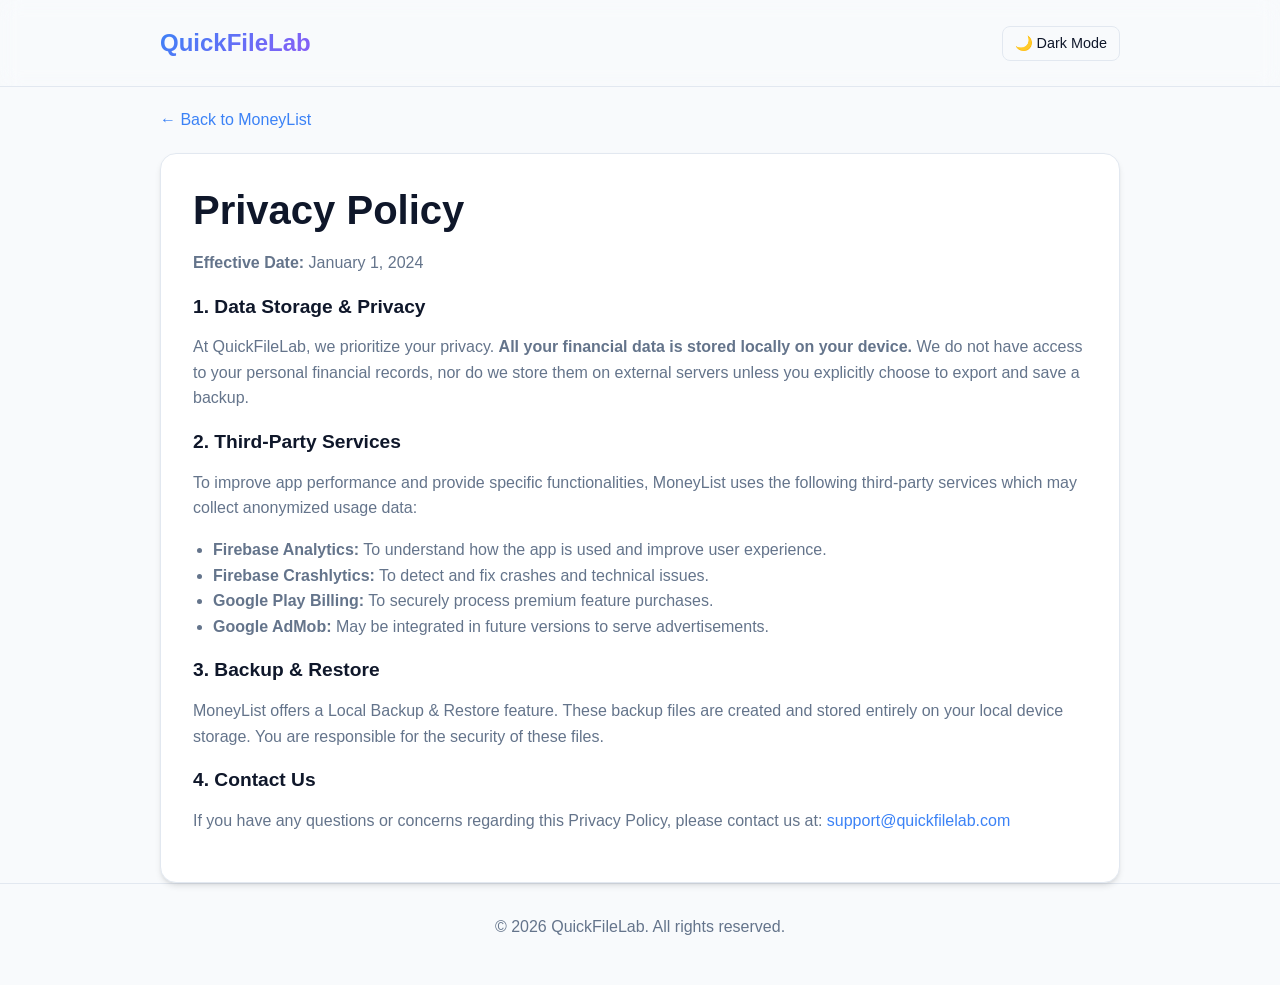
==== moneylist/privacy.html @ b00e075a "Add files via upload" ====
<!DOCTYPE html>
<html lang="en">
<head>
    <meta charset="UTF-8">
    <meta name="viewport" content="width=device-width, initial-scale=1.0">
    <title>Privacy Policy - MoneyList | QuickFileLab</title>
    <link rel="stylesheet" href="../css/styles.css">
    <script>
        const savedTheme = localStorage.getItem('theme');
        if (savedTheme) { document.documentElement.setAttribute('data-theme', savedTheme); }
    </script>
    <script src="../script/main.js" defer></script>
</head>
<body>
    <header>
        <div class="container header-content">
            <a href="../index.html" class="logo">QuickFileLab</a>
            <button id="theme-toggle" class="theme-toggle">🌙 Dark Mode</button>
        </div>
    </header>

    <main class="container fade-in">
        <a href="index.html" style="display: inline-block; margin-bottom: 20px;">&larr; Back to MoneyList</a>
        <div class="card">
            <h1>Privacy Policy</h1>
            <p><strong>Effective Date:</strong> January 1, 2024</p>
            
            <h3>1. Data Storage & Privacy</h3>
            <p>At QuickFileLab, we prioritize your privacy. <strong>All your financial data is stored locally on your device.</strong> We do not have access to your personal financial records, nor do we store them on external servers unless you explicitly choose to export and save a backup.</p>

            <h3>2. Third-Party Services</h3>
            <p>To improve app performance and provide specific functionalities, MoneyList uses the following third-party services which may collect anonymized usage data:</p>
            <ul style="margin-left: 20px; margin-bottom: 16px; color: var(--text-muted);">
                <li><strong>Firebase Analytics:</strong> To understand how the app is used and improve user experience.</li>
                <li><strong>Firebase Crashlytics:</strong> To detect and fix crashes and technical issues.</li>
                <li><strong>Google Play Billing:</strong> To securely process premium feature purchases.</li>
                <li><strong>Google AdMob:</strong> May be integrated in future versions to serve advertisements.</li>
            </ul>

            <h3>3. Backup & Restore</h3>
            <p>MoneyList offers a Local Backup & Restore feature. These backup files are created and stored entirely on your local device storage. You are responsible for the security of these files.</p>

            <h3>4. Contact Us</h3>
            <p>If you have any questions or concerns regarding this Privacy Policy, please contact us at: <a href="mailto:support@quickfilelab.com">support@quickfilelab.com</a></p>
        </div>
    </main>

    <footer>
        <div class="container">
            <p>&copy; <script>document.write(new Date().getFullYear())</script> QuickFileLab. All rights reserved.</p>
        </div>
    </footer>
</body>
</html>
---- css/styles.css ----
/* css/styles.css */
:root {
    --bg-color: #f8fafc;
    --text-main: #0f172a;
    --text-muted: #64748b;
    --card-bg: #ffffff;
    --border-color: #e2e8f0;
    --primary: #3b82f6;
    --primary-hover: #2563eb;
    --gradient: linear-gradient(135deg, #3b82f6, #8b5cf6);
    --shadow: 0 4px 6px -1px rgba(0, 0, 0, 0.1), 0 2px 4px -1px rgba(0, 0, 0, 0.06);
    --shadow-hover: 0 10px 15px -3px rgba(0, 0, 0, 0.1), 0 4px 6px -2px rgba(0, 0, 0, 0.05);
    --radius: 16px;
    --transition: all 0.3s ease;
}

[data-theme="dark"] {
    --bg-color: #0f172a;
    --text-main: #f8fafc;
    --text-muted: #94a3b8;
    --card-bg: #1e293b;
    --border-color: #334155;
    --shadow: 0 4px 6px -1px rgba(0, 0, 0, 0.3);
    --shadow-hover: 0 10px 15px -3px rgba(0, 0, 0, 0.4);
}

* {
    box-sizing: border-box;
    margin: 0;
    padding: 0;
}

body {
    font-family: -apple-system, BlinkMacSystemFont, "Segoe UI", Roboto, Helvetica, Arial, sans-serif;
    background-color: var(--bg-color);
    color: var(--text-main);
    line-height: 1.6;
    display: flex;
    flex-direction: column;
    min-height: 100vh;
    transition: background-color 0.3s ease, color 0.3s ease;
}

a {
    color: var(--primary);
    text-decoration: none;
    transition: var(--transition);
}

a:hover {
    color: var(--primary-hover);
}

/* --- APP ICON FIX --- */
.app-icon {
    flex-shrink: 0 !important; 
    width: 140px !important;
    height: 140px !important;
    background: transparent !important; /* Removes the blue gradient */
    border-radius: 24px;
    box-shadow: var(--shadow);
    overflow: hidden; /* Clips the image perfectly to the rounded corners */
    display: block !important; 
    padding: 0 !important;
}

.app-icon img,
img.app-icon {
    width: 100% !important;
    height: 100% !important;
    object-fit: cover !important; /* Forces the image to fill every pixel */
    display: block;
    margin: 0;
    padding: 0;
    border: none;
}

/* Layout */
.container {
    width: 100%;
    max-width: 1000px;
    margin: 0 auto;
    padding: 0 20px;
}

header {
    padding: 24px 0;
    border-bottom: 1px solid var(--border-color);
    backdrop-filter: blur(10px);
    position: sticky;
    top: 0;
    z-index: 100;
}

.header-content {
    display: flex;
    justify-content: space-between;
    align-items: center;
}

.logo {
    font-size: 1.5rem;
    font-weight: 700;
    background: var(--gradient);
    -webkit-background-clip: text;
    -webkit-text-fill-color: transparent;
}

/* Centers the app icon perfectly inside the application cards */
.card .app-icon {
    margin: 0 auto 16px auto !important;
}

/* --- EXTRA SPACING BELOW NAVBAR --- */
main {
    padding-top: 20px !important; /* Pushes everything down globally */
}

/* Specific spacing for the MoneyList app header to make it look perfect */
.app-hero {
    margin-top: 20px; 
}

footer {
    text-align: center;
    padding: 30px 0;
    border-top: 1px solid var(--border-color);
    color: var(--text-muted);
    font-size: 1rem;
}

.footer-links {
    margin-top: 20px;
    display: flex;
    justify-content: center;
    gap: 20px;
}

/* Typography & Utilities */
h1 { font-size: 2.5rem; margin-bottom: 16px; line-height: 1.2; }
h2 { font-size: 1.8rem; margin-bottom: 24px; }
h3 { font-size: 1.2rem; margin-bottom: 12px; }
p { margin-bottom: 16px; color: var(--text-muted); }
.text-center { text-align: center; }

/* Components */
.btn {
    display: inline-block;
    padding: 12px 24px;
    border-radius: 8px;
    font-weight: 600;
    cursor: pointer;
    border: none;
    transition: var(--transition);
    text-align: center;
}

.btn-primary {
    background: var(--gradient);
    color: white !important;
    box-shadow: var(--shadow);
}

.btn-primary:hover {
    transform: translateY(-2px);
    box-shadow: var(--shadow-hover);
    color: white;
}

.btn-outline {
    background: transparent;
    border: 1px solid var(--border-color);
    color: var(--text-main);
}

.btn-outline:hover {
    border-color: var(--primary);
    color: var(--primary);
}

.card {
    background: var(--card-bg);
    border-radius: var(--radius);
    padding: 32px;
    box-shadow: var(--shadow);
    border: 1px solid var(--border-color);
    transition: var(--transition);
}

.card:hover {
    box-shadow: var(--shadow-hover);
    transform: translateY(-4px);
}

/* Feature Grid */
.grid {
    display: grid;
    grid-template-columns: repeat(auto-fit, minmax(250px, 1fr));
    gap: 24px;
    margin-top: 40px;
}

/* Theme Toggle */
.theme-toggle {
    background: transparent;
    border: 1px solid var(--border-color);
    color: var(--text-main);
    padding: 8px 12px;
    border-radius: 8px;
    cursor: pointer;
    font-size: 0.9rem;
    transition: var(--transition);
}
.theme-toggle:hover {
    background: var(--card-bg);
}

/* App Hero Section */
.app-hero {
    display: flex;
    align-items: center;
    gap: 40px;
    margin-bottom: 60px;
}
.app-icon {
    width: 120px;
    height: 120px;
    background: var(--gradient);
    border-radius: 24px;
    display: flex;
    align-items: center;
    justify-content: center;
    color: white;
    font-size: 3rem;
    font-weight: bold;
    box-shadow: var(--shadow);
}
.app-info { flex: 1; }
.store-button {
    display: inline-block;
    background: var(--text-main);
    color: var(--bg-color) !important;
    padding: 12px 24px;
    border-radius: 8px;
    font-weight: 600;
    margin-top: 10px;
    transition: var(--transition);
}
.store-button:hover { opacity: 0.9; transform: translateY(-2px); }

/* FAQ Accordion */
details {
    background: var(--card-bg);
    border: 1px solid var(--border-color);
    border-radius: 8px;
    margin-bottom: 12px;
    padding: 16px;
}
summary {
    font-weight: 600;
    cursor: pointer;
    list-style: none;
    color: var(--text-main);
}
summary::-webkit-details-marker { display: none; }
details p { margin-top: 12px; margin-bottom: 0; }

/* Animations */
.fade-in {
    animation: fadeIn 0.6s ease forwards;
    opacity: 0;
    transform: translateY(10px);
}
@keyframes fadeIn {
    to { opacity: 1; transform: translateY(0); }
}

/* Responsive */
@media (max-width: 768px) {
    .app-hero { flex-direction: column; text-align: center; gap: 20px; }
    .grid { grid-template-columns: 1fr; }
    h1 { font-size: 2rem; }
}
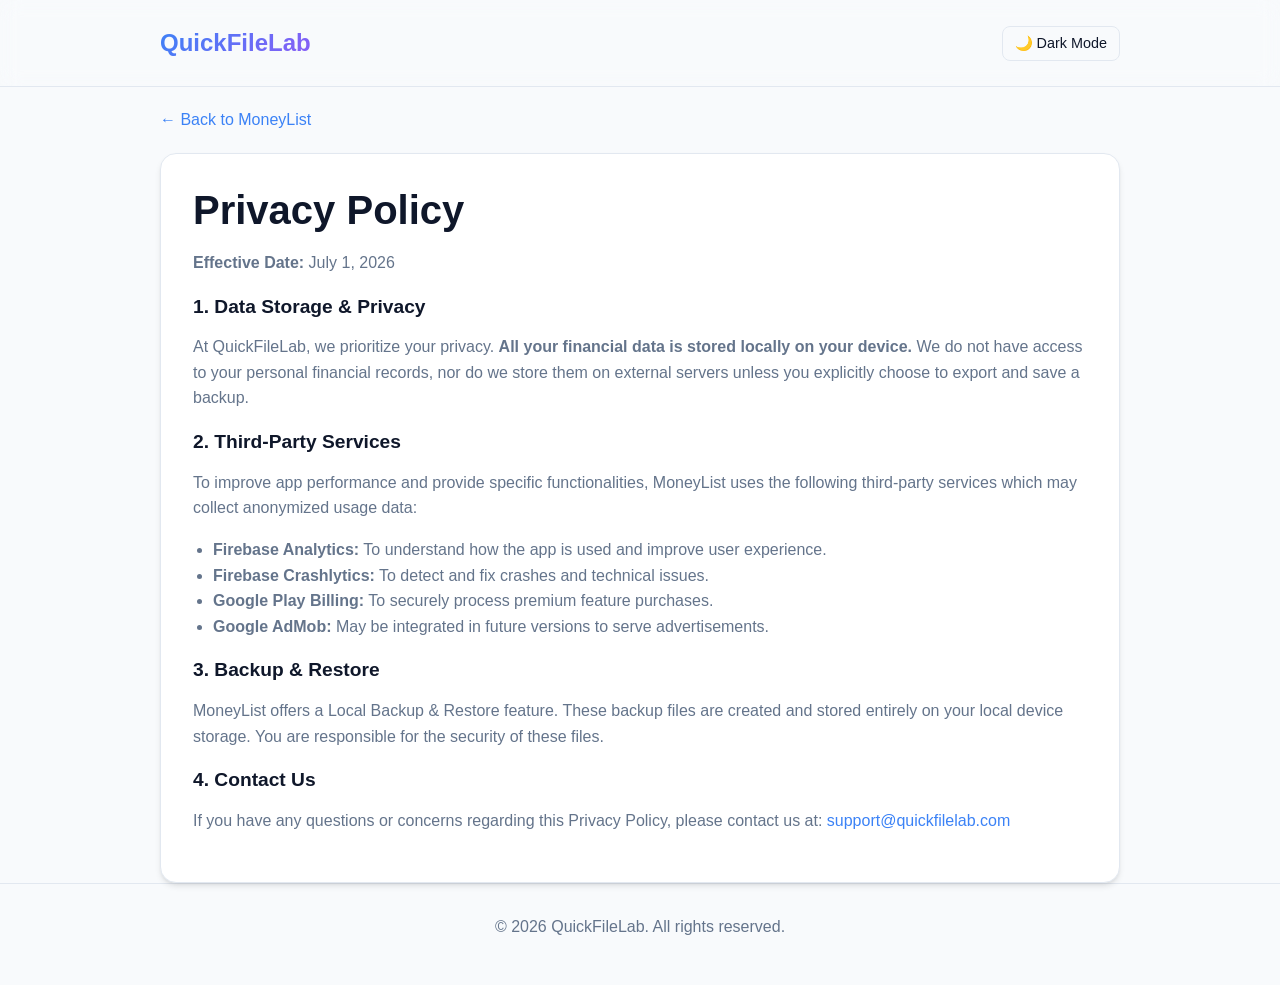
==== commit 2158302f: "Update privacy.html" ====
--- a/moneylist/privacy.html
+++ b/moneylist/privacy.html
@@ -23,7 +23,7 @@
         <a href="index.html" style="display: inline-block; margin-bottom: 20px;">&larr; Back to MoneyList</a>
         <div class="card">
             <h1>Privacy Policy</h1>
-            <p><strong>Effective Date:</strong> January 1, 2024</p>
+            <p><strong>Effective Date:</strong> July 1, 2026</p>
             
             <h3>1. Data Storage & Privacy</h3>
             <p>At QuickFileLab, we prioritize your privacy. <strong>All your financial data is stored locally on your device.</strong> We do not have access to your personal financial records, nor do we store them on external servers unless you explicitly choose to export and save a backup.</p>
@@ -51,4 +51,4 @@
         </div>
     </footer>
 </body>
-</html>+</html>
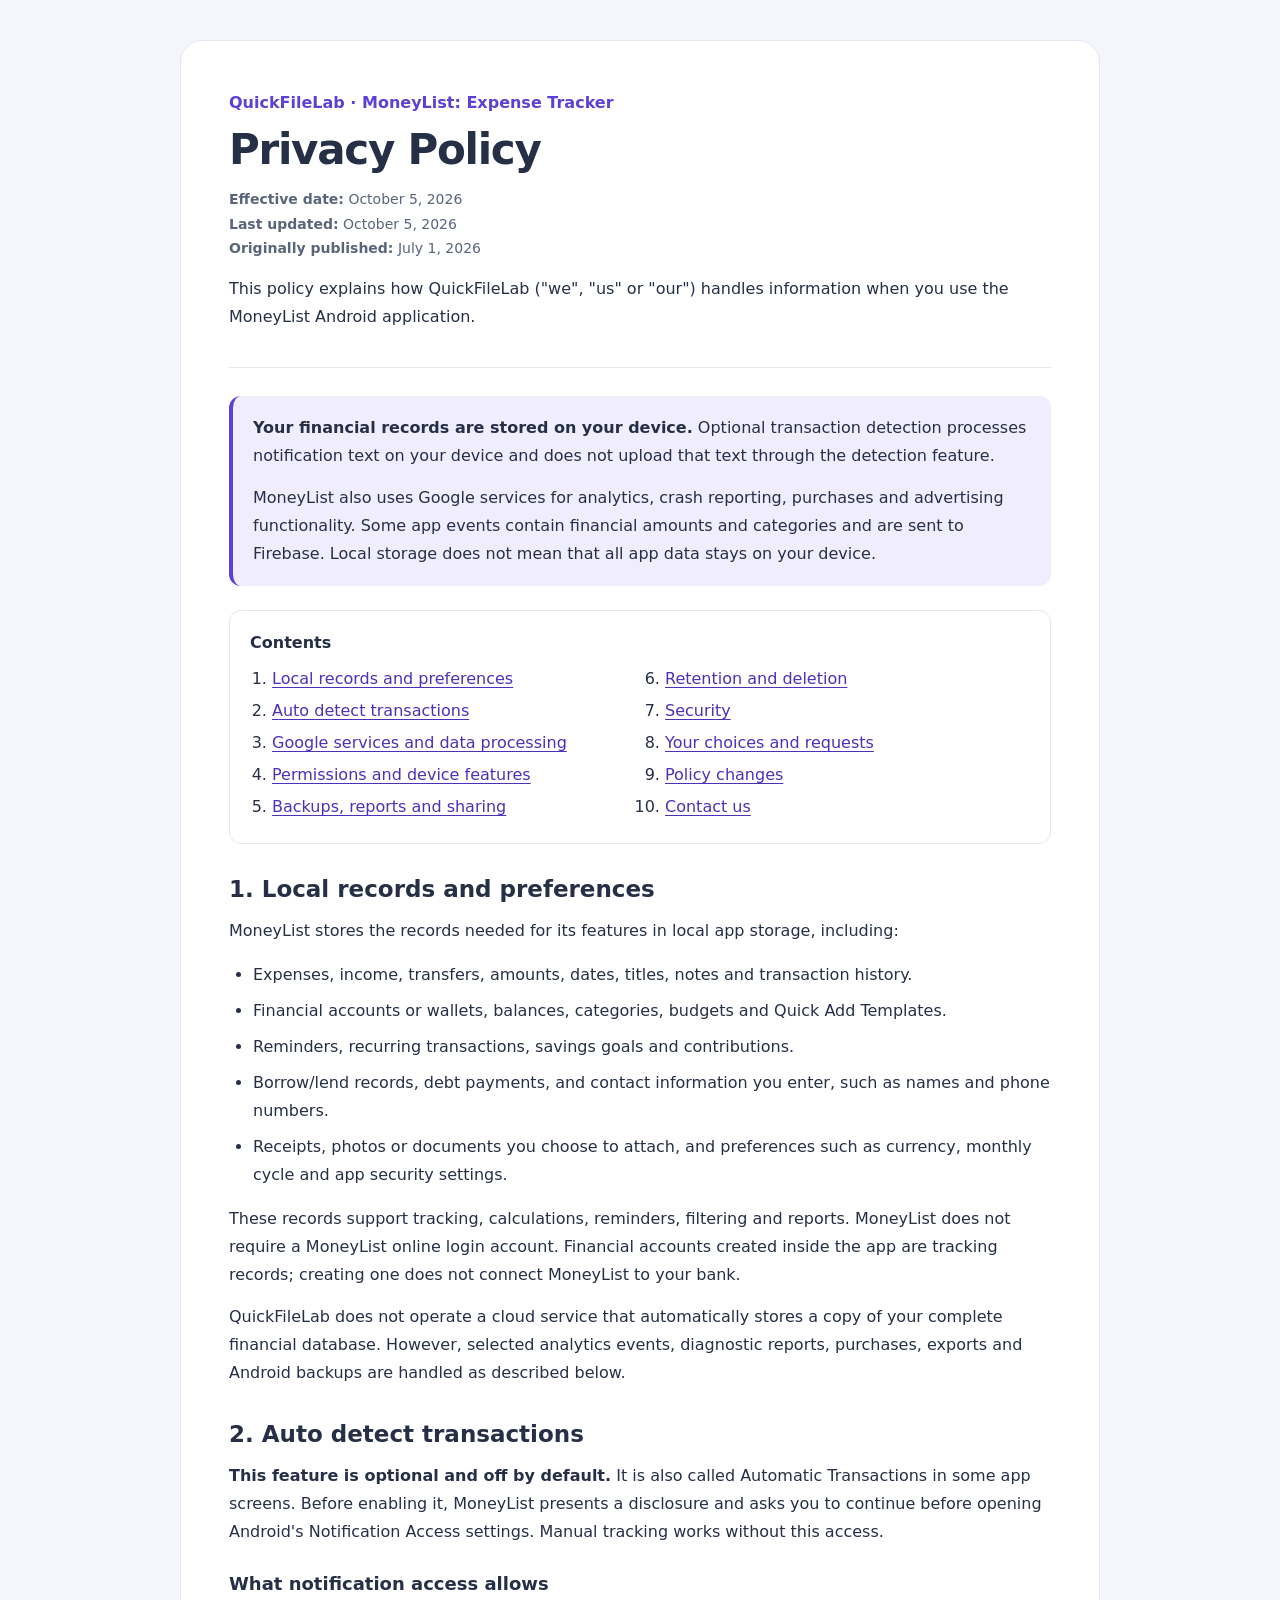
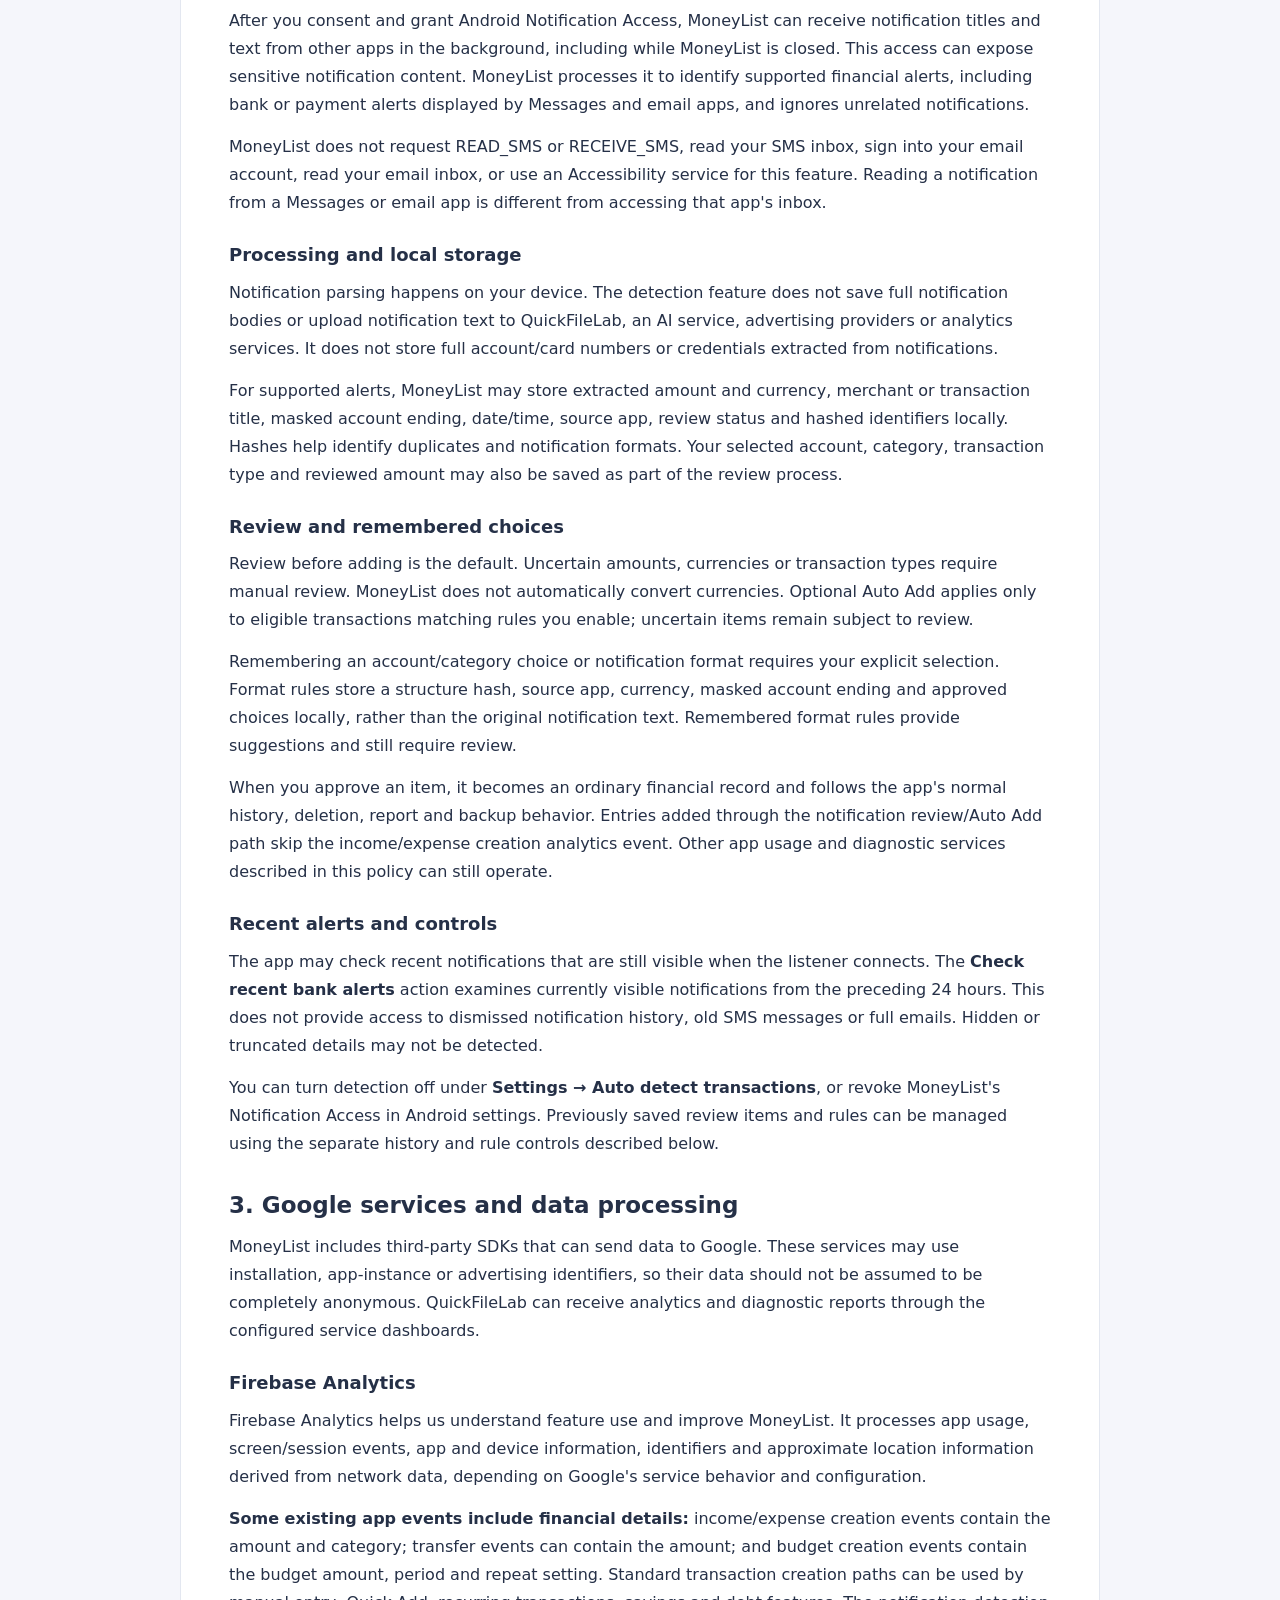
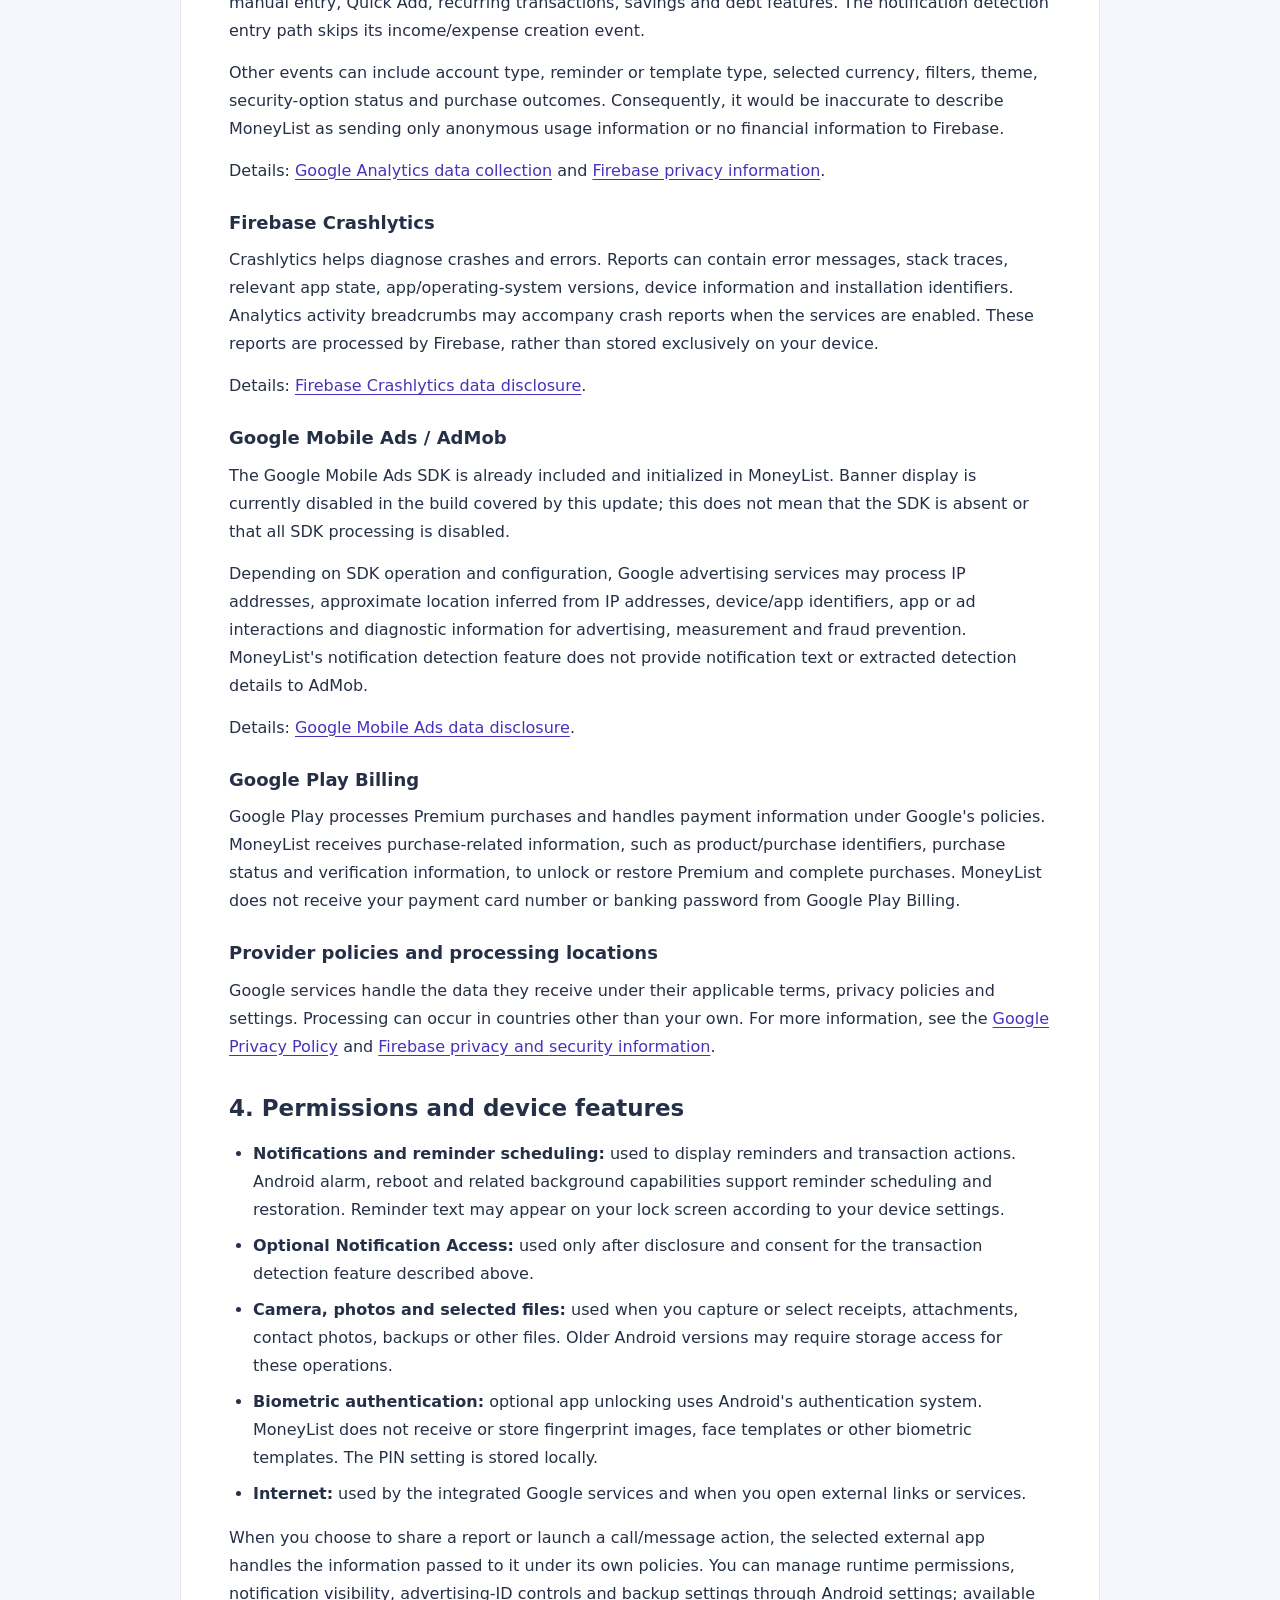
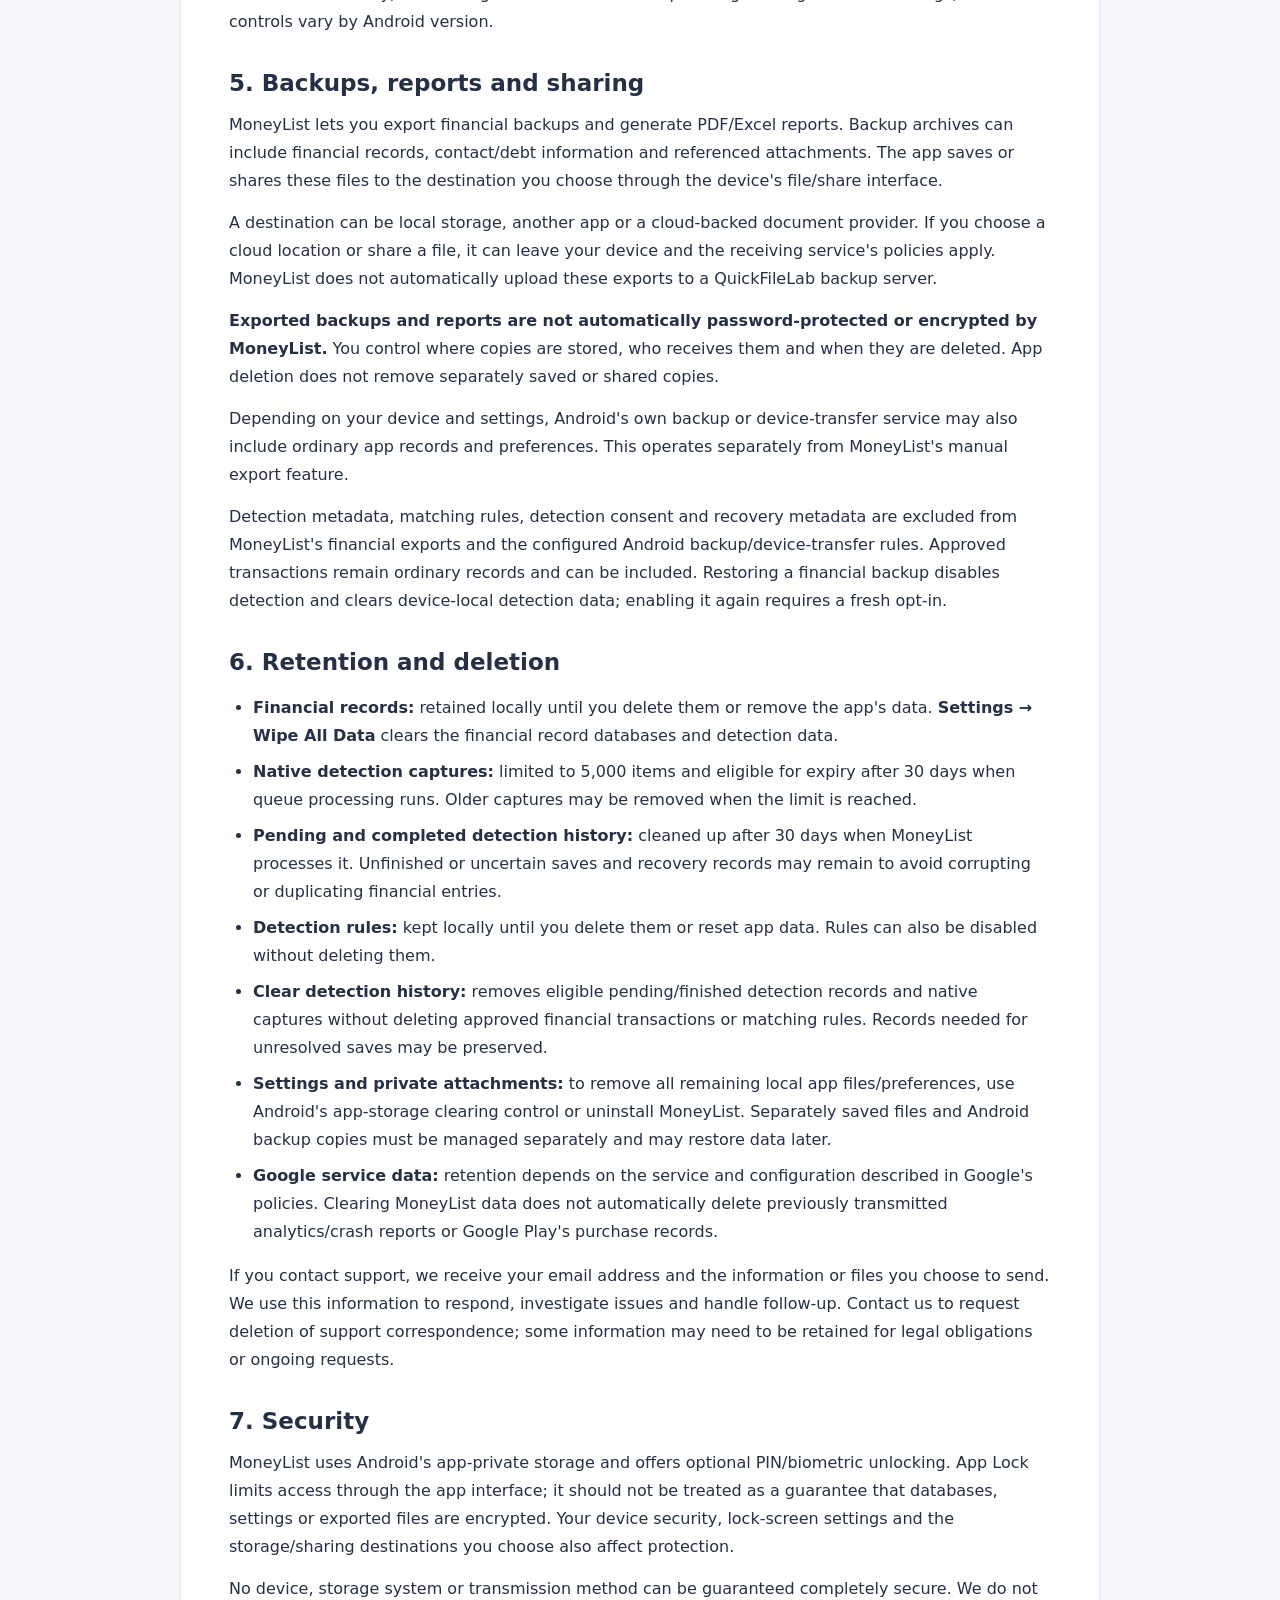
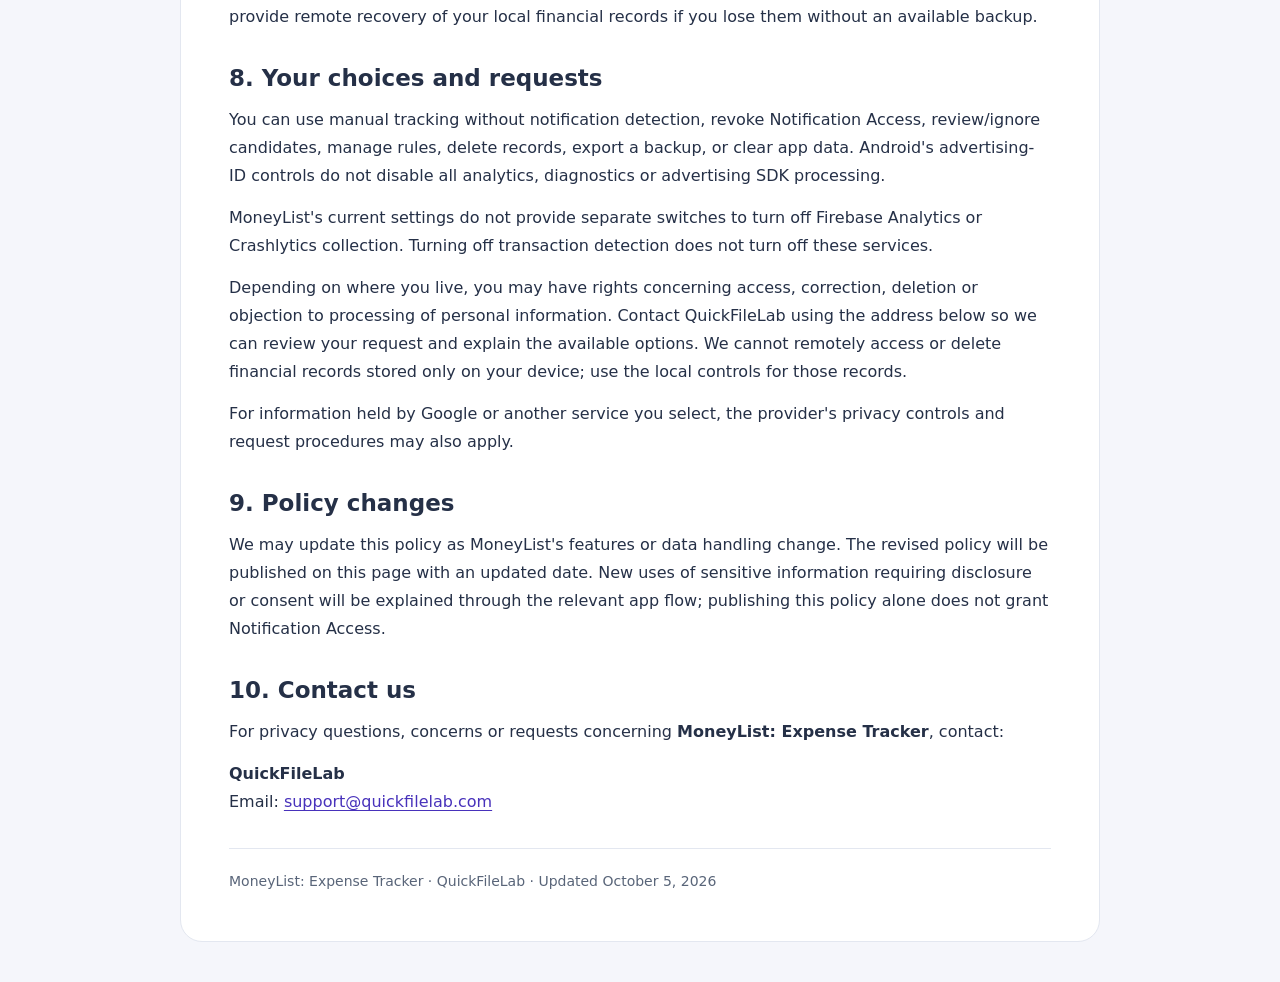
==== commit b077eb68: "Update privacy.html" ====
--- a/moneylist/privacy.html
+++ b/moneylist/privacy.html
@@ -1,54 +1,197 @@
 <!DOCTYPE html>
 <html lang="en">
 <head>
-    <meta charset="UTF-8">
-    <meta name="viewport" content="width=device-width, initial-scale=1.0">
-    <title>Privacy Policy - MoneyList | QuickFileLab</title>
-    <link rel="stylesheet" href="../css/styles.css">
-    <script>
-        const savedTheme = localStorage.getItem('theme');
-        if (savedTheme) { document.documentElement.setAttribute('data-theme', savedTheme); }
-    </script>
-    <script src="../script/main.js" defer></script>
+  <meta charset="utf-8">
+  <meta name="viewport" content="width=device-width, initial-scale=1">
+  <meta name="description" content="Privacy Policy for MoneyList: Expense Tracker by QuickFileLab, including local records, optional notification detection, backups and Google services.">
+  <meta name="theme-color" content="#5942d6">
+  <title>MoneyList Privacy Policy | QuickFileLab</title>
+  <style>
+    :root { color-scheme: light; --purple: #5942d6; --text: #253047; --muted: #596579; --border: #e3e7f0; }
+    * { box-sizing: border-box; }
+    html { scroll-padding-top: 24px; }
+    body { margin: 0; background: #f5f6fb; color: var(--text); font-family: system-ui, -apple-system, "Segoe UI", sans-serif; font-size: 16px; line-height: 1.75; }
+    .page { width: min(920px, calc(100% - 32px)); margin: 40px auto; padding: clamp(20px, 5vw, 48px); background: #fff; border: 1px solid var(--border); border-radius: 22px; }
+    header { border-bottom: 1px solid var(--border); padding-bottom: 22px; margin-bottom: 28px; }
+    .brand { color: var(--purple); font-weight: 700; margin: 0 0 4px; }
+    h1 { font-size: clamp(30px, 5vw, 42px); line-height: 1.2; margin: 8px 0 12px; letter-spacing: -.03em; }
+    h2 { font-size: 23px; line-height: 1.35; margin: 0 0 12px; }
+    h3 { font-size: 18px; margin: 22px 0 8px; }
+    p { margin: 0 0 14px; }
+    .dates, footer { color: var(--muted); font-size: 14px; }
+    .summary { background: #f0edff; border-left: 4px solid var(--purple); padding: 18px 20px; border-radius: 12px; margin: 24px 0; }
+    .summary p:last-child { margin-bottom: 0; }
+    nav { padding: 18px 20px; border: 1px solid var(--border); border-radius: 12px; margin-bottom: 30px; }
+    nav ol { margin: 8px 0 0; padding-left: 22px; columns: 2; column-gap: 28px; }
+    nav li { break-inside: avoid; margin-bottom: 4px; }
+    section { margin-bottom: 32px; }
+    ul, ol { padding-left: 24px; }
+    li { margin-bottom: 8px; }
+    a { color: #4832bb; text-underline-offset: 3px; overflow-wrap: anywhere; }
+    a:hover { color: #2d1d8c; }
+    a:focus-visible { outline: 3px solid #4a90e2; outline-offset: 4px; border-radius: 2px; }
+    .note { padding: 14px 18px; background: #edf6ff; border: 1px solid #cfe6fa; border-radius: 12px; }
+    footer { border-top: 1px solid var(--border); padding-top: 20px; }
+    @media (max-width: 600px) { .page { margin: 16px auto; border-radius: 16px; } nav ol { columns: 1; } }
+    @media print { body { background: #fff; } .page { width: 100%; margin: 0; padding: 0; border: 0; } nav { display: none; } a { color: inherit; } h2, h3 { break-after: avoid; } }
+  </style>
 </head>
 <body>
+  <main class="page">
     <header>
-        <div class="container header-content">
-            <a href="../index.html" class="logo">QuickFileLab</a>
-            <button id="theme-toggle" class="theme-toggle">🌙 Dark Mode</button>
-        </div>
+      <p class="brand">QuickFileLab &middot; MoneyList: Expense Tracker</p>
+      <h1>Privacy Policy</h1>
+      <p class="dates"><strong>Effective date:</strong> October 5, 2026<br>
+        <strong>Last updated:</strong> October 5, 2026<br>
+        <strong>Originally published:</strong> July 1, 2026</p>
+      <p>This policy explains how QuickFileLab ("we", "us" or "our") handles information when you use the MoneyList Android application.</p>
     </header>
 
-    <main class="container fade-in">
-        <a href="index.html" style="display: inline-block; margin-bottom: 20px;">&larr; Back to MoneyList</a>
-        <div class="card">
-            <h1>Privacy Policy</h1>
-            <p><strong>Effective Date:</strong> July 1, 2026</p>
-            
-            <h3>1. Data Storage & Privacy</h3>
-            <p>At QuickFileLab, we prioritize your privacy. <strong>All your financial data is stored locally on your device.</strong> We do not have access to your personal financial records, nor do we store them on external servers unless you explicitly choose to export and save a backup.</p>
+    <aside class="summary" aria-label="Privacy summary">
+      <p><strong>Your financial records are stored on your device.</strong> Optional transaction detection processes notification text on your device and does not upload that text through the detection feature.</p>
+      <p>MoneyList also uses Google services for analytics, crash reporting, purchases and advertising functionality. Some app events contain financial amounts and categories and are sent to Firebase. Local storage does not mean that all app data stays on your device.</p>
+    </aside>
 
-            <h3>2. Third-Party Services</h3>
-            <p>To improve app performance and provide specific functionalities, MoneyList uses the following third-party services which may collect anonymized usage data:</p>
-            <ul style="margin-left: 20px; margin-bottom: 16px; color: var(--text-muted);">
-                <li><strong>Firebase Analytics:</strong> To understand how the app is used and improve user experience.</li>
-                <li><strong>Firebase Crashlytics:</strong> To detect and fix crashes and technical issues.</li>
-                <li><strong>Google Play Billing:</strong> To securely process premium feature purchases.</li>
-                <li><strong>Google AdMob:</strong> May be integrated in future versions to serve advertisements.</li>
-            </ul>
+    <nav aria-label="Policy contents">
+      <strong>Contents</strong>
+      <ol>
+        <li><a href="#local-records">Local records and preferences</a></li>
+        <li><a href="#notification-detection">Auto detect transactions</a></li>
+        <li><a href="#google-services">Google services and data processing</a></li>
+        <li><a href="#permissions">Permissions and device features</a></li>
+        <li><a href="#backups">Backups, reports and sharing</a></li>
+        <li><a href="#retention">Retention and deletion</a></li>
+        <li><a href="#security">Security</a></li>
+        <li><a href="#choices">Your choices and requests</a></li>
+        <li><a href="#changes">Policy changes</a></li>
+        <li><a href="#contact">Contact us</a></li>
+      </ol>
+    </nav>
 
-            <h3>3. Backup & Restore</h3>
-            <p>MoneyList offers a Local Backup & Restore feature. These backup files are created and stored entirely on your local device storage. You are responsible for the security of these files.</p>
+    <section id="local-records">
+      <h2>1. Local records and preferences</h2>
+      <p>MoneyList stores the records needed for its features in local app storage, including:</p>
+      <ul>
+        <li>Expenses, income, transfers, amounts, dates, titles, notes and transaction history.</li>
+        <li>Financial accounts or wallets, balances, categories, budgets and Quick Add Templates.</li>
+        <li>Reminders, recurring transactions, savings goals and contributions.</li>
+        <li>Borrow/lend records, debt payments, and contact information you enter, such as names and phone numbers.</li>
+        <li>Receipts, photos or documents you choose to attach, and preferences such as currency, monthly cycle and app security settings.</li>
+      </ul>
+      <p>These records support tracking, calculations, reminders, filtering and reports. MoneyList does not require a MoneyList online login account. Financial accounts created inside the app are tracking records; creating one does not connect MoneyList to your bank.</p>
+      <p>QuickFileLab does not operate a cloud service that automatically stores a copy of your complete financial database. However, selected analytics events, diagnostic reports, purchases, exports and Android backups are handled as described below.</p>
+    </section>
 
-            <h3>4. Contact Us</h3>
-            <p>If you have any questions or concerns regarding this Privacy Policy, please contact us at: <a href="mailto:support@quickfilelab.com">support@quickfilelab.com</a></p>
-        </div>
-    </main>
+    <section id="notification-detection">
+      <h2>2. Auto detect transactions</h2>
+      <p><strong>This feature is optional and off by default.</strong> It is also called Automatic Transactions in some app screens. Before enabling it, MoneyList presents a disclosure and asks you to continue before opening Android's Notification Access settings. Manual tracking works without this access.</p>
 
-    <footer>
-        <div class="container">
-            <p>&copy; <script>document.write(new Date().getFullYear())</script> QuickFileLab. All rights reserved.</p>
-        </div>
-    </footer>
+      <h3>What notification access allows</h3>
+      <p>After you consent and grant Android Notification Access, MoneyList can receive notification titles and text from other apps in the background, including while MoneyList is closed. This access can expose sensitive notification content. MoneyList processes it to identify supported financial alerts, including bank or payment alerts displayed by Messages and email apps, and ignores unrelated notifications.</p>
+      <p>MoneyList does not request READ_SMS or RECEIVE_SMS, read your SMS inbox, sign into your email account, read your email inbox, or use an Accessibility service for this feature. Reading a notification from a Messages or email app is different from accessing that app's inbox.</p>
+
+      <h3>Processing and local storage</h3>
+      <p>Notification parsing happens on your device. The detection feature does not save full notification bodies or upload notification text to QuickFileLab, an AI service, advertising providers or analytics services. It does not store full account/card numbers or credentials extracted from notifications.</p>
+      <p>For supported alerts, MoneyList may store extracted amount and currency, merchant or transaction title, masked account ending, date/time, source app, review status and hashed identifiers locally. Hashes help identify duplicates and notification formats. Your selected account, category, transaction type and reviewed amount may also be saved as part of the review process.</p>
+
+      <h3>Review and remembered choices</h3>
+      <p>Review before adding is the default. Uncertain amounts, currencies or transaction types require manual review. MoneyList does not automatically convert currencies. Optional Auto Add applies only to eligible transactions matching rules you enable; uncertain items remain subject to review.</p>
+      <p>Remembering an account/category choice or notification format requires your explicit selection. Format rules store a structure hash, source app, currency, masked account ending and approved choices locally, rather than the original notification text. Remembered format rules provide suggestions and still require review.</p>
+      <p>When you approve an item, it becomes an ordinary financial record and follows the app's normal history, deletion, report and backup behavior. Entries added through the notification review/Auto Add path skip the income/expense creation analytics event. Other app usage and diagnostic services described in this policy can still operate.</p>
+
+      <h3>Recent alerts and controls</h3>
+      <p>The app may check recent notifications that are still visible when the listener connects. The <strong>Check recent bank alerts</strong> action examines currently visible notifications from the preceding 24 hours. This does not provide access to dismissed notification history, old SMS messages or full emails. Hidden or truncated details may not be detected.</p>
+      <p>You can turn detection off under <strong>Settings &rarr; Auto detect transactions</strong>, or revoke MoneyList's Notification Access in Android settings. Previously saved review items and rules can be managed using the separate history and rule controls described below.</p>
+    </section>
+
+    <section id="google-services">
+      <h2>3. Google services and data processing</h2>
+      <p>MoneyList includes third-party SDKs that can send data to Google. These services may use installation, app-instance or advertising identifiers, so their data should not be assumed to be completely anonymous. QuickFileLab can receive analytics and diagnostic reports through the configured service dashboards.</p>
+
+      <h3>Firebase Analytics</h3>
+      <p>Firebase Analytics helps us understand feature use and improve MoneyList. It processes app usage, screen/session events, app and device information, identifiers and approximate location information derived from network data, depending on Google's service behavior and configuration.</p>
+      <p><strong>Some existing app events include financial details:</strong> income/expense creation events contain the amount and category; transfer events can contain the amount; and budget creation events contain the budget amount, period and repeat setting. Standard transaction creation paths can be used by manual entry, Quick Add, recurring transactions, savings and debt features. The notification detection entry path skips its income/expense creation event.</p>
+      <p>Other events can include account type, reminder or template type, selected currency, filters, theme, security-option status and purchase outcomes. Consequently, it would be inaccurate to describe MoneyList as sending only anonymous usage information or no financial information to Firebase.</p>
+      <p>Details: <a href="https://support.google.com/analytics/answer/11593727?hl=en" target="_blank" rel="noopener noreferrer">Google Analytics data collection</a> and <a href="https://firebase.google.com/support/privacy" target="_blank" rel="noopener noreferrer">Firebase privacy information</a>.</p>
+
+      <h3>Firebase Crashlytics</h3>
+      <p>Crashlytics helps diagnose crashes and errors. Reports can contain error messages, stack traces, relevant app state, app/operating-system versions, device information and installation identifiers. Analytics activity breadcrumbs may accompany crash reports when the services are enabled. These reports are processed by Firebase, rather than stored exclusively on your device.</p>
+      <p>Details: <a href="https://firebase.google.com/docs/android/play-data-disclosure#crashlytics" target="_blank" rel="noopener noreferrer">Firebase Crashlytics data disclosure</a>.</p>
+
+      <h3>Google Mobile Ads / AdMob</h3>
+      <p>The Google Mobile Ads SDK is already included and initialized in MoneyList. Banner display is currently disabled in the build covered by this update; this does not mean that the SDK is absent or that all SDK processing is disabled.</p>
+      <p>Depending on SDK operation and configuration, Google advertising services may process IP addresses, approximate location inferred from IP addresses, device/app identifiers, app or ad interactions and diagnostic information for advertising, measurement and fraud prevention. MoneyList's notification detection feature does not provide notification text or extracted detection details to AdMob.</p>
+      <p>Details: <a href="https://developers.google.com/admob/android/privacy/play-data-disclosure" target="_blank" rel="noopener noreferrer">Google Mobile Ads data disclosure</a>.</p>
+
+      <h3>Google Play Billing</h3>
+      <p>Google Play processes Premium purchases and handles payment information under Google's policies. MoneyList receives purchase-related information, such as product/purchase identifiers, purchase status and verification information, to unlock or restore Premium and complete purchases. MoneyList does not receive your payment card number or banking password from Google Play Billing.</p>
+
+      <h3>Provider policies and processing locations</h3>
+      <p>Google services handle the data they receive under their applicable terms, privacy policies and settings. Processing can occur in countries other than your own. For more information, see the <a href="https://policies.google.com/privacy" target="_blank" rel="noopener noreferrer">Google Privacy Policy</a> and <a href="https://firebase.google.com/support/privacy" target="_blank" rel="noopener noreferrer">Firebase privacy and security information</a>.</p>
+    </section>
+
+    <section id="permissions">
+      <h2>4. Permissions and device features</h2>
+      <ul>
+        <li><strong>Notifications and reminder scheduling:</strong> used to display reminders and transaction actions. Android alarm, reboot and related background capabilities support reminder scheduling and restoration. Reminder text may appear on your lock screen according to your device settings.</li>
+        <li><strong>Optional Notification Access:</strong> used only after disclosure and consent for the transaction detection feature described above.</li>
+        <li><strong>Camera, photos and selected files:</strong> used when you capture or select receipts, attachments, contact photos, backups or other files. Older Android versions may require storage access for these operations.</li>
+        <li><strong>Biometric authentication:</strong> optional app unlocking uses Android's authentication system. MoneyList does not receive or store fingerprint images, face templates or other biometric templates. The PIN setting is stored locally.</li>
+        <li><strong>Internet:</strong> used by the integrated Google services and when you open external links or services.</li>
+      </ul>
+      <p>When you choose to share a report or launch a call/message action, the selected external app handles the information passed to it under its own policies. You can manage runtime permissions, notification visibility, advertising-ID controls and backup settings through Android settings; available controls vary by Android version.</p>
+    </section>
+
+    <section id="backups">
+      <h2>5. Backups, reports and sharing</h2>
+      <p>MoneyList lets you export financial backups and generate PDF/Excel reports. Backup archives can include financial records, contact/debt information and referenced attachments. The app saves or shares these files to the destination you choose through the device's file/share interface.</p>
+      <p>A destination can be local storage, another app or a cloud-backed document provider. If you choose a cloud location or share a file, it can leave your device and the receiving service's policies apply. MoneyList does not automatically upload these exports to a QuickFileLab backup server.</p>
+      <p><strong>Exported backups and reports are not automatically password-protected or encrypted by MoneyList.</strong> You control where copies are stored, who receives them and when they are deleted. App deletion does not remove separately saved or shared copies.</p>
+      <p>Depending on your device and settings, Android's own backup or device-transfer service may also include ordinary app records and preferences. This operates separately from MoneyList's manual export feature.</p>
+      <p>Detection metadata, matching rules, detection consent and recovery metadata are excluded from MoneyList's financial exports and the configured Android backup/device-transfer rules. Approved transactions remain ordinary records and can be included. Restoring a financial backup disables detection and clears device-local detection data; enabling it again requires a fresh opt-in.</p>
+    </section>
+
+    <section id="retention">
+      <h2>6. Retention and deletion</h2>
+      <ul>
+        <li><strong>Financial records:</strong> retained locally until you delete them or remove the app's data. <strong>Settings &rarr; Wipe All Data</strong> clears the financial record databases and detection data.</li>
+        <li><strong>Native detection captures:</strong> limited to 5,000 items and eligible for expiry after 30 days when queue processing runs. Older captures may be removed when the limit is reached.</li>
+        <li><strong>Pending and completed detection history:</strong> cleaned up after 30 days when MoneyList processes it. Unfinished or uncertain saves and recovery records may remain to avoid corrupting or duplicating financial entries.</li>
+        <li><strong>Detection rules:</strong> kept locally until you delete them or reset app data. Rules can also be disabled without deleting them.</li>
+        <li><strong>Clear detection history:</strong> removes eligible pending/finished detection records and native captures without deleting approved financial transactions or matching rules. Records needed for unresolved saves may be preserved.</li>
+        <li><strong>Settings and private attachments:</strong> to remove all remaining local app files/preferences, use Android's app-storage clearing control or uninstall MoneyList. Separately saved files and Android backup copies must be managed separately and may restore data later.</li>
+        <li><strong>Google service data:</strong> retention depends on the service and configuration described in Google's policies. Clearing MoneyList data does not automatically delete previously transmitted analytics/crash reports or Google Play's purchase records.</li>
+      </ul>
+      <p>If you contact support, we receive your email address and the information or files you choose to send. We use this information to respond, investigate issues and handle follow-up. Contact us to request deletion of support correspondence; some information may need to be retained for legal obligations or ongoing requests.</p>
+    </section>
+
+    <section id="security">
+      <h2>7. Security</h2>
+      <p>MoneyList uses Android's app-private storage and offers optional PIN/biometric unlocking. App Lock limits access through the app interface; it should not be treated as a guarantee that databases, settings or exported files are encrypted. Your device security, lock-screen settings and the storage/sharing destinations you choose also affect protection.</p>
+      <p>No device, storage system or transmission method can be guaranteed completely secure. We do not provide remote recovery of your local financial records if you lose them without an available backup.</p>
+    </section>
+
+    <section id="choices">
+      <h2>8. Your choices and requests</h2>
+      <p>You can use manual tracking without notification detection, revoke Notification Access, review/ignore candidates, manage rules, delete records, export a backup, or clear app data. Android's advertising-ID controls do not disable all analytics, diagnostics or advertising SDK processing.</p>
+      <p>MoneyList's current settings do not provide separate switches to turn off Firebase Analytics or Crashlytics collection. Turning off transaction detection does not turn off these services.</p>
+      <p>Depending on where you live, you may have rights concerning access, correction, deletion or objection to processing of personal information. Contact QuickFileLab using the address below so we can review your request and explain the available options. We cannot remotely access or delete financial records stored only on your device; use the local controls for those records.</p>
+      <p>For information held by Google or another service you select, the provider's privacy controls and request procedures may also apply.</p>
+    </section>
+
+    <section id="changes">
+      <h2>9. Policy changes</h2>
+      <p>We may update this policy as MoneyList's features or data handling change. The revised policy will be published on this page with an updated date. New uses of sensitive information requiring disclosure or consent will be explained through the relevant app flow; publishing this policy alone does not grant Notification Access.</p>
+    </section>
+
+    <section id="contact">
+      <h2>10. Contact us</h2>
+      <p>For privacy questions, concerns or requests concerning <strong>MoneyList: Expense Tracker</strong>, contact:</p>
+      <p><strong>QuickFileLab</strong><br>
+        Email: <a href="mailto:support@quickfilelab.com">support@quickfilelab.com</a></p>
+    </section>
+
+    <footer>MoneyList: Expense Tracker &middot; QuickFileLab &middot; Updated October 5, 2026</footer>
+  </main>
 </body>
 </html>
